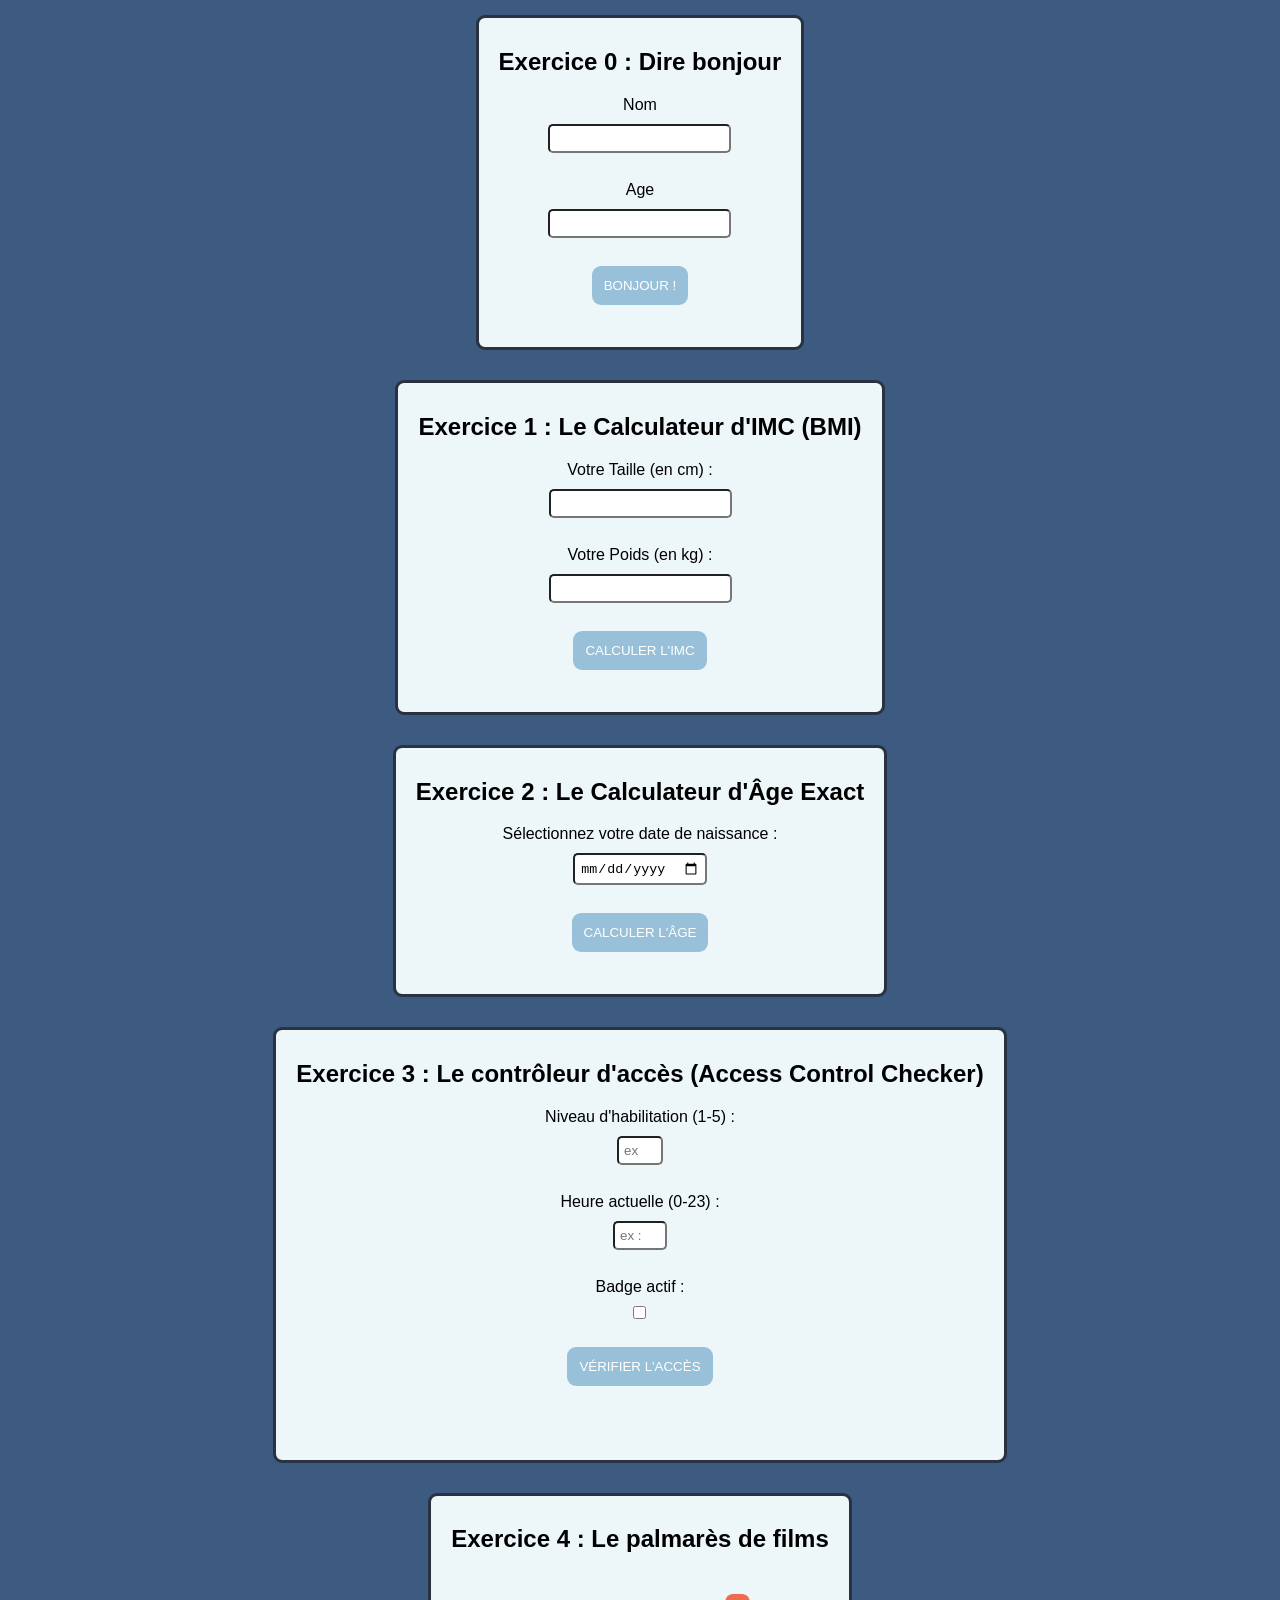
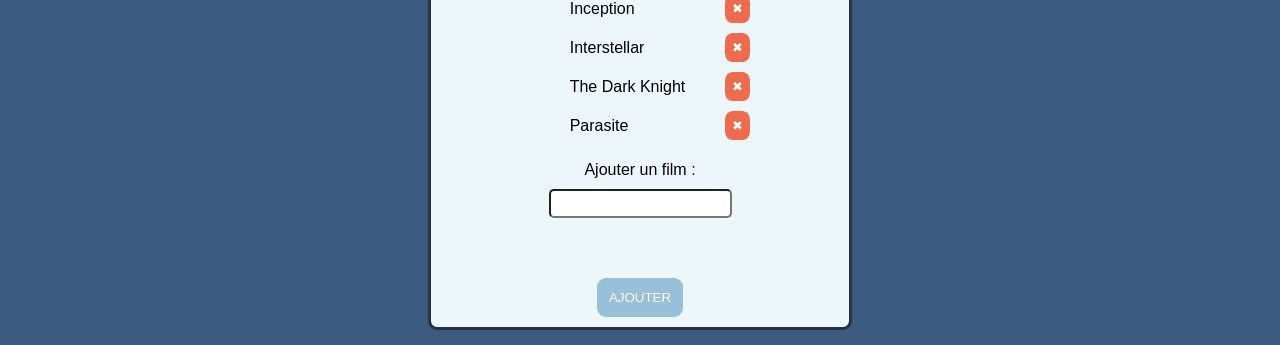
==== ex intro/index.html @ 8f09d26b "initial commit" ====
<!DOCTYPE html>
<html lang="en">
<head>
    <meta charset="UTF-8">
    <meta name="viewport" content="width=device-width, initial-scale=1.0">
    <title>Bonjour !</title>
    <link rel="stylesheet" href="style.css">
    <script src="script.js" defer></script>
</head>
<body>
    <section class="exo">
        <h2>Exercice 0 : Dire bonjour</h2>
        
        <label for="nom">Nom</label>
        <input type="text" id="nom"><br>
        <label for="age">Age</label>
        <input type="number" id="age"><br>
        <button id="btn" class="btn"> BONJOUR !</button>
        <p id="bonjour"></p>
    </section>

    <section class="exo">
        <h2>Exercice 1 : Le Calculateur d'IMC (BMI)</h2>
        
        <label for="height">Votre Taille (en cm) :  </label>
        <input type="number" id="height"><br>
        <label for="weight">Votre Poids (en kg) :  </label>
        <input type="number" id="weight"><br>
        <button id="btn2" class="btn"> CALCULER L'IMC </button>
        <p id="bmi-results"></p>
    </section>

    <section class="exo">
        <h2>Exercice 2 : Le Calculateur d'Âge Exact</h2>
        
        <label for="birthday">Sélectionnez votre date de naissance : </label>
        <input type="date" id="birthday"><br>
        <button id="btn3" class="btn"> CALCULER L'ÂGE </button>
        <p id="exact-age-res"></p>
    </section>

    <section class="exo">
        <h2>Exercice 3 : Le contrôleur d'accès (Access Control Checker)</h2>
        <!-- <h4>Règles d'accès</h4>
        <ul>
            <li>Badge inactif → accès refusé, quel que soit le niveau ("Badge désactivé")</li>
            <li>Niveau d'habilitation inférieur à 3 → accès refusé ("Habilitation insuffisante")</li>
            <li>Niveau 3 ou 4, en dehors de 8h-20h → accès refusé ("Accès hors horaires autorisés")</li>
            <li>Niveau 3 ou 4, entre 8h et 20h, badge actif → accès autorisé</li>
            <li>Niveau 5 (admin) → accès toujours autorisé si badge actif, peu importe l'heure</li>
        </ul> -->
        <label for="clearance-level">Niveau d'habilitation (1-5) : </label>
        <input type="number" min="1" max="5" placeholder="ex : 4" id="clearance-level"><br>
        <label for="time"> Heure actuelle (0-23) :  </label>
        <input type="number" min="0" max="23" placeholder="ex : 14" id="time"><br>
        <label for="active"> Badge actif :</label>
        <input type="checkbox" id="active"><br>
        <button id="btn4" class="btn">  VÉRIFIER L'ACCÈS </button>
        <p id="access-results"></p>
        <p id="reason"></p>

    </section>


    <section class="exo">
        <h2>Exercice 4 : Le palmarès de films</h2>
        <ol id="listeFilm" class="liste">
        </ol>
        <label for="newFilm">Ajouter un film :</label>
        <input type="text" id="newFilm"><br>
        <p id="error"></p>
        <button class="btn" id="btnAddFilm">AJOUTER</button>
    </section>

</body>
</html>
---- ex intro/style.css ----
:root{
    --page-bg: #3D5A80;
    --border-bg: #293241;
    --exo-bg: #EDF6F9;
    --btn-bg: #98C1D9;
    --del-bg: #EE6C4D;
    --font: 
}
body{
    display: flex;
    flex-direction: column;
    align-items: center;
    font-family: Arial, Helvetica, sans-serif;
    margin: 0;
    padding: 0;
    min-height: 100vh;
    box-sizing: border-box;
    background-color: var(--page-bg);
}
input{
    margin: 10px;
    border-radius: 5px;
    padding: 5px;

}
.btn{
    border-radius: 9px;
    padding: 12px;
    color: #fff;
    background-color: var(--btn-bg);
    border-width: 0;
}
.exo{
    display: flex;
    align-items: center;
    justify-content: space-between;
    flex-direction: column;
    border: 3px solid var(--border-bg);
    border-radius: 9px;
    margin: 15px;
    padding:  10px 20px;
    background-color: var(--exo-bg);
}
.liste{
    display: flex;
    flex-direction: column;
    justify-content: center;
}
li{
    display: flex;
    justify-content: space-between;
    margin: 5px;
    align-items: center;
}
.del{
    background-color: var(--del-bg);
    margin-left: 40px;
    padding: 7px;
    border-radius: 30%;
}
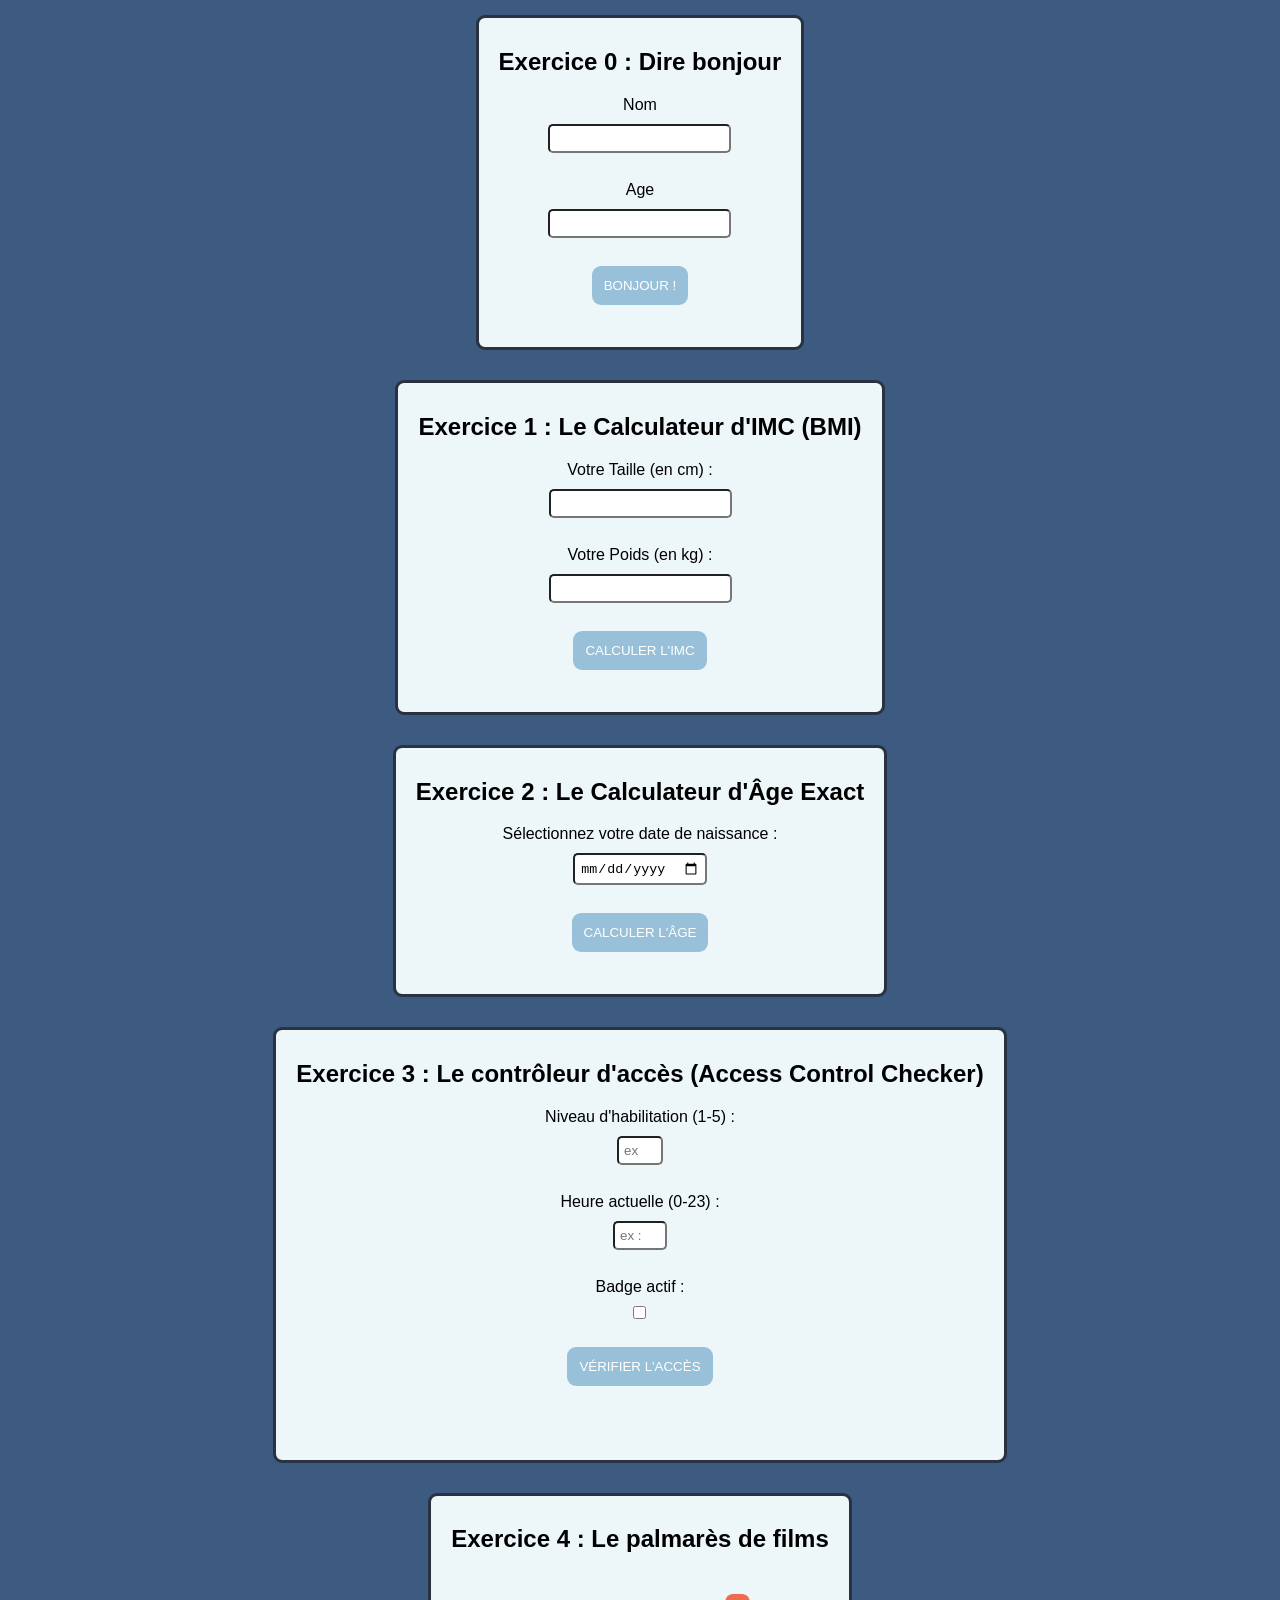
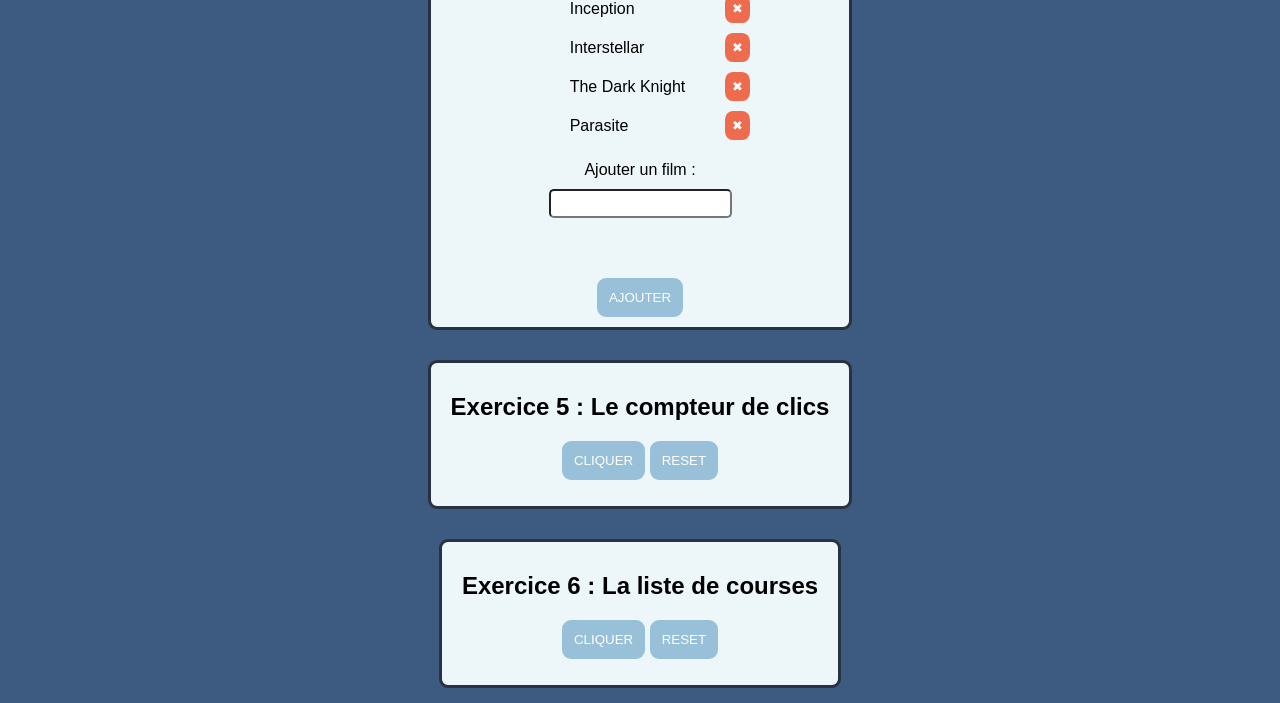
==== commit c2552570: "add ex5" ====
--- a/ex intro/index.html
+++ b/ex intro/index.html
@@ -72,5 +72,27 @@
         <button class="btn" id="btnAddFilm">AJOUTER</button>
     </section>
 
+    <section class="exo">
+        <h2>Exercice 5 : Le compteur de clics</h2>
+        <div>
+            
+            <button class="btn" id="click-btn">CLIQUER</button>
+            <button class="btn" id="reset-btn">RESET</button>
+            <p id="count-txt"></p>
+
+        </div>
+    </section>
+
+    <section class="exo">
+        <h2>Exercice 6 : La liste de courses</h2>
+        <div>
+            
+            <button class="btn" id="click-btn">CLIQUER</button>
+            <button class="btn" id="reset-btn">RESET</button>
+            <p id="count-txt"></p>
+
+        </div>
+    </section>
+
 </body>
 </html>
--- a/ex intro/style.css
+++ b/ex intro/style.css
@@ -4,7 +4,6 @@
     --exo-bg: #EDF6F9;
     --btn-bg: #98C1D9;
     --del-bg: #EE6C4D;
-    --font: 
 }
 body{
     display: flex;
